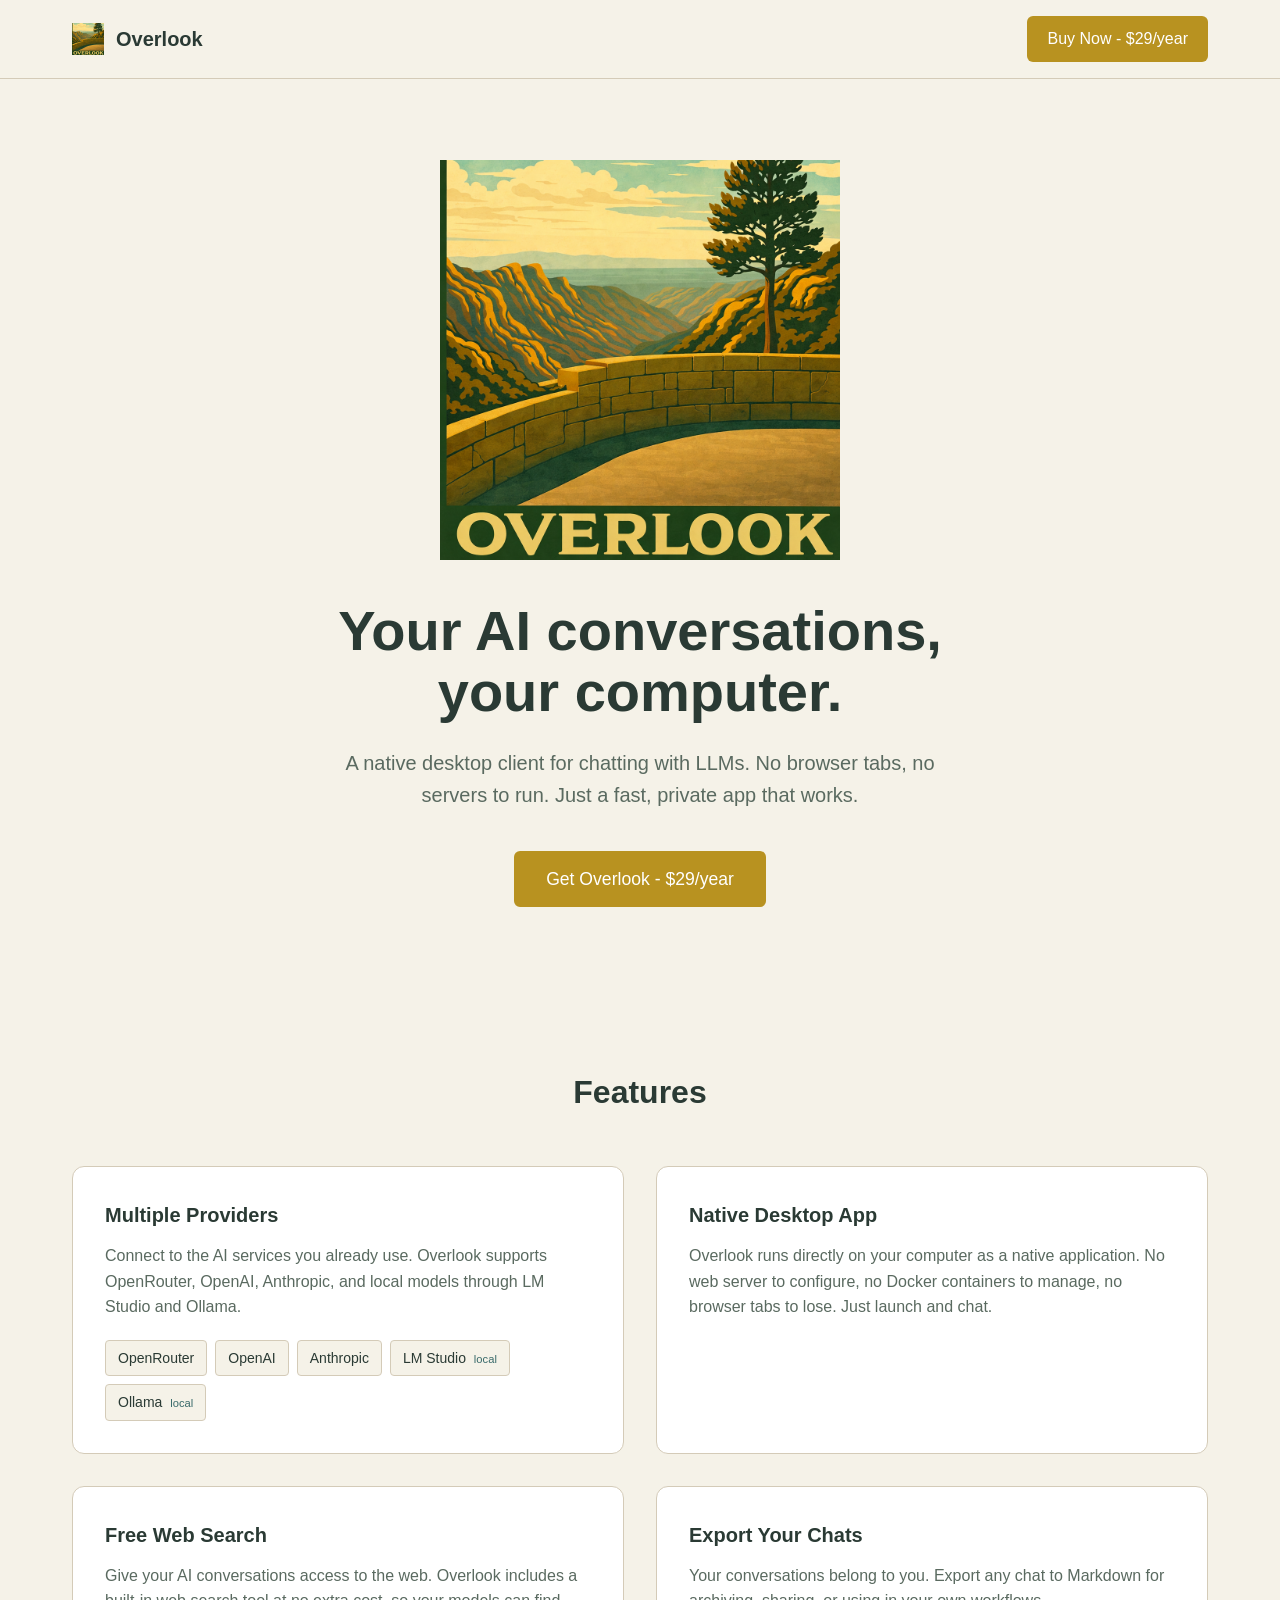
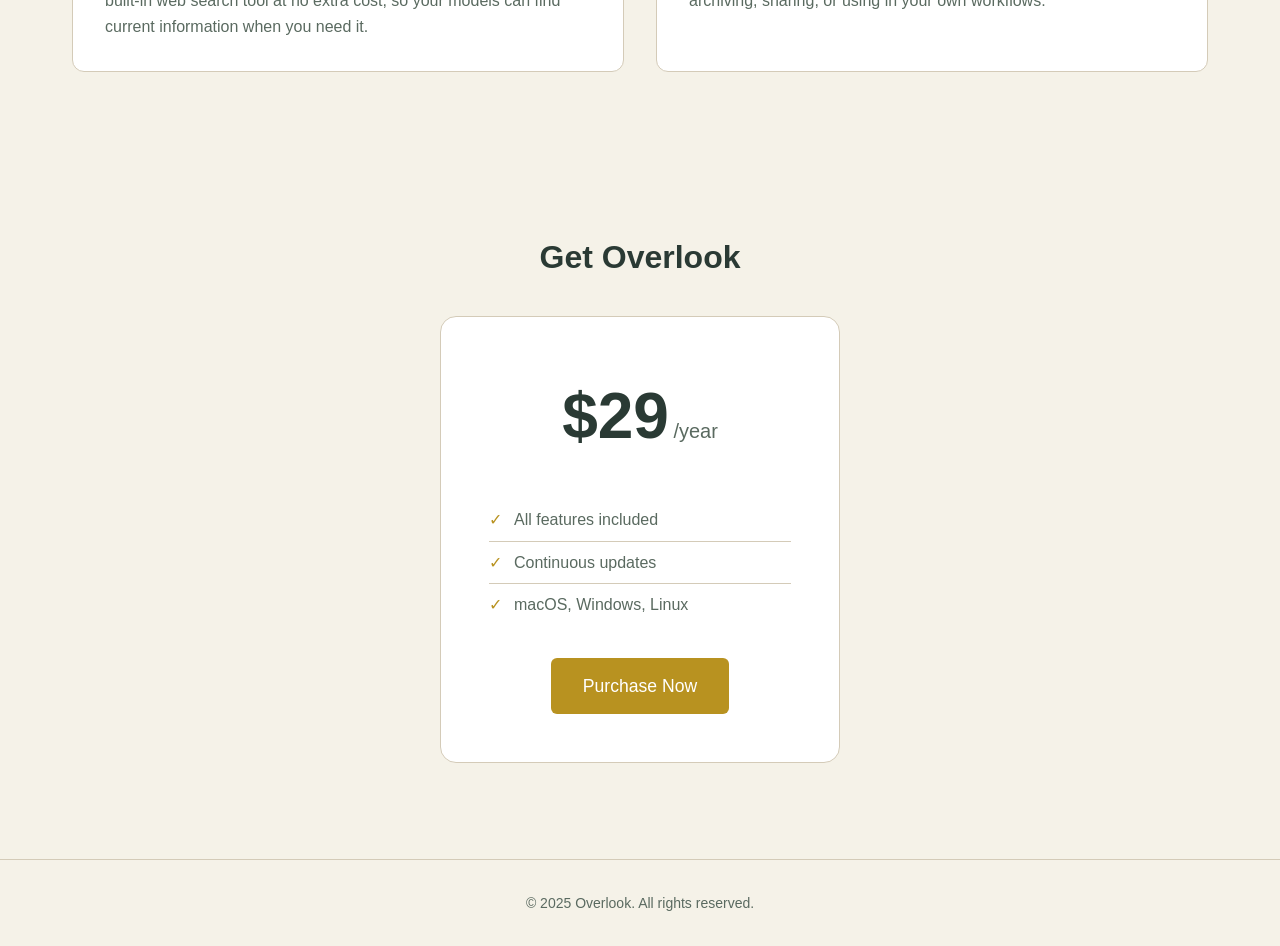
==== site/index.html @ 73283f67 "added website" ====
<!DOCTYPE html>
<html lang="en">
<head>
    <meta charset="UTF-8">
    <meta name="viewport" content="width=device-width, initial-scale=1.0">
    <title>Overlook - Native Desktop AI Chat Client</title>
    <link rel="stylesheet" href="style.css">
</head>
<body>
    <header>
        <nav>
            <div class="logo">
                <img src="../assets/overlook.png" alt="Overlook" class="logo-img">
                <span>Overlook</span>
            </div>
            <a href="#purchase" class="btn btn-primary">Buy Now - $29/year</a>
        </nav>
    </header>

    <main>
        <section class="hero">
            <img src="../assets/overlook.png" alt="Overlook" class="hero-image">
            <h1>Your AI conversations,<br>your computer.</h1>
            <p class="subtitle">A native desktop client for chatting with LLMs. No browser tabs, no servers to run. Just a fast, private app that works.</p>
            <a href="#purchase" class="btn btn-primary btn-large">Get Overlook - $29/year</a>
        </section>

        <section class="features">
            <h2>Features</h2>

            <div class="feature-grid">
                <div class="feature">
                    <h3>Multiple Providers</h3>
                    <p>Connect to the AI services you already use. Overlook supports OpenRouter, OpenAI, Anthropic, and local models through LM Studio and Ollama.</p>
                    <ul class="provider-list">
                        <li>OpenRouter</li>
                        <li>OpenAI</li>
                        <li>Anthropic</li>
                        <li>LM Studio <span class="tag">local</span></li>
                        <li>Ollama <span class="tag">local</span></li>
                    </ul>
                </div>

                <div class="feature">
                    <h3>Native Desktop App</h3>
                    <p>Overlook runs directly on your computer as a native application. No web server to configure, no Docker containers to manage, no browser tabs to lose. Just launch and chat.</p>
                </div>

                <div class="feature">
                    <h3>Free Web Search</h3>
                    <p>Give your AI conversations access to the web. Overlook includes a built-in web search tool at no extra cost, so your models can find current information when you need it.</p>
                </div>

                <div class="feature">
                    <h3>Export Your Chats</h3>
                    <p>Your conversations belong to you. Export any chat to Markdown for archiving, sharing, or using in your own workflows.</p>
                </div>
            </div>
        </section>

        <section id="purchase" class="purchase">
            <h2>Get Overlook</h2>
            <div class="price-card">
                <div class="price">
                    <span class="amount">$29</span>
                    <span class="period">/year</span>
                </div>
                <ul class="includes">
                    <li>All features included</li>
                    <li>Continuous updates</li>
                    <li>macOS, Windows, Linux</li>
                </ul>
                <a href="#" class="btn btn-primary btn-large">Purchase Now</a>
            </div>
        </section>
    </main>

    <footer>
        <p>&copy; 2025 Overlook. All rights reserved.</p>
    </footer>
</body>
</html>
---- site/style.css ----
* {
    margin: 0;
    padding: 0;
    box-sizing: border-box;
}

/* Dark theme (default) */
:root {
    --bg: #1a2421;
    --bg-card: #232f2b;
    --text: #e8e4d9;
    --text-muted: #a8a089;
    --accent: #c9a227;
    --accent-hover: #d4b33a;
    --border: #3a4a44;
    --teal: #3a6b6b;
}

/* Light theme */
@media (prefers-color-scheme: light) {
    :root {
        --bg: #f5f2e8;
        --bg-card: #ffffff;
        --text: #2a3a34;
        --text-muted: #5a6a60;
        --accent: #b89220;
        --accent-hover: #9a7a18;
        --border: #d4cbb8;
        --teal: #3a6b6b;
    }
}

body {
    font-family: -apple-system, BlinkMacSystemFont, "Segoe UI", Roboto, Helvetica, Arial, sans-serif;
    background: var(--bg);
    color: var(--text);
    line-height: 1.6;
}

/* Header */
header {
    position: fixed;
    top: 0;
    left: 0;
    right: 0;
    background: color-mix(in srgb, var(--bg) 90%, transparent);
    backdrop-filter: blur(10px);
    border-bottom: 1px solid var(--border);
    z-index: 100;
}

@supports not (background: color-mix(in srgb, red 50%, blue)) {
    header {
        background: var(--bg);
    }
}

nav {
    max-width: 1200px;
    margin: 0 auto;
    padding: 1rem 2rem;
    display: flex;
    justify-content: space-between;
    align-items: center;
}

.logo {
    display: flex;
    align-items: center;
    gap: 0.75rem;
    font-size: 1.25rem;
    font-weight: 600;
}

.logo-img {
    height: 32px;
    width: auto;
}

/* Buttons */
.btn {
    display: inline-block;
    padding: 0.625rem 1.25rem;
    border-radius: 6px;
    font-weight: 500;
    text-decoration: none;
    transition: all 0.2s;
}

.btn-primary {
    background: var(--accent);
    color: white;
}

.btn-primary:hover {
    background: var(--accent-hover);
}

.btn-large {
    padding: 0.875rem 2rem;
    font-size: 1.1rem;
}

/* Main content */
main {
    max-width: 1200px;
    margin: 0 auto;
    padding: 0 2rem;
}

/* Hero */
.hero {
    padding: 10rem 0 6rem;
    text-align: center;
}

.hero-image {
    width: 400px;
    height: auto;
    margin-bottom: 2rem;
}

.hero h1 {
    font-size: 3.5rem;
    font-weight: 700;
    line-height: 1.1;
    margin-bottom: 1.5rem;
}

.subtitle {
    font-size: 1.25rem;
    color: var(--text-muted);
    max-width: 600px;
    margin: 0 auto 2.5rem;
}

/* Features */
.features {
    padding: 4rem 0;
}

.features h2 {
    font-size: 2rem;
    margin-bottom: 3rem;
    text-align: center;
}

.feature-grid {
    display: grid;
    grid-template-columns: repeat(2, 1fr);
    gap: 2rem;
}

.feature {
    background: var(--bg-card);
    border: 1px solid var(--border);
    border-radius: 12px;
    padding: 2rem;
}

.feature h3 {
    font-size: 1.25rem;
    margin-bottom: 0.75rem;
}

.feature p {
    color: var(--text-muted);
}

.provider-list {
    list-style: none;
    margin-top: 1.25rem;
    display: flex;
    flex-wrap: wrap;
    gap: 0.5rem;
}

.provider-list li {
    background: var(--bg);
    border: 1px solid var(--border);
    padding: 0.375rem 0.75rem;
    border-radius: 4px;
    font-size: 0.875rem;
}

.tag {
    font-size: 0.7rem;
    color: var(--teal);
    margin-left: 0.25rem;
}

/* Purchase */
.purchase {
    padding: 6rem 0;
    text-align: center;
}

.purchase h2 {
    font-size: 2rem;
    margin-bottom: 2rem;
}

.price-card {
    background: var(--bg-card);
    border: 1px solid var(--border);
    border-radius: 16px;
    padding: 3rem;
    max-width: 400px;
    margin: 0 auto;
}

.price {
    margin-bottom: 2rem;
}

.amount {
    font-size: 4rem;
    font-weight: 700;
}

.period {
    font-size: 1.25rem;
    color: var(--text-muted);
}

.includes {
    list-style: none;
    margin-bottom: 2rem;
    text-align: left;
}

.includes li {
    padding: 0.5rem 0;
    border-bottom: 1px solid var(--border);
    color: var(--text-muted);
}

.includes li:last-child {
    border-bottom: none;
}

.includes li::before {
    content: "✓";
    color: var(--accent);
    margin-right: 0.75rem;
}

/* Footer */
footer {
    border-top: 1px solid var(--border);
    padding: 2rem;
    text-align: center;
    color: var(--text-muted);
    font-size: 0.875rem;
}

/* Responsive */
@media (max-width: 768px) {
    .hero h1 {
        font-size: 2.5rem;
    }

    .feature-grid {
        grid-template-columns: 1fr;
    }

    nav {
        padding: 1rem;
    }
}
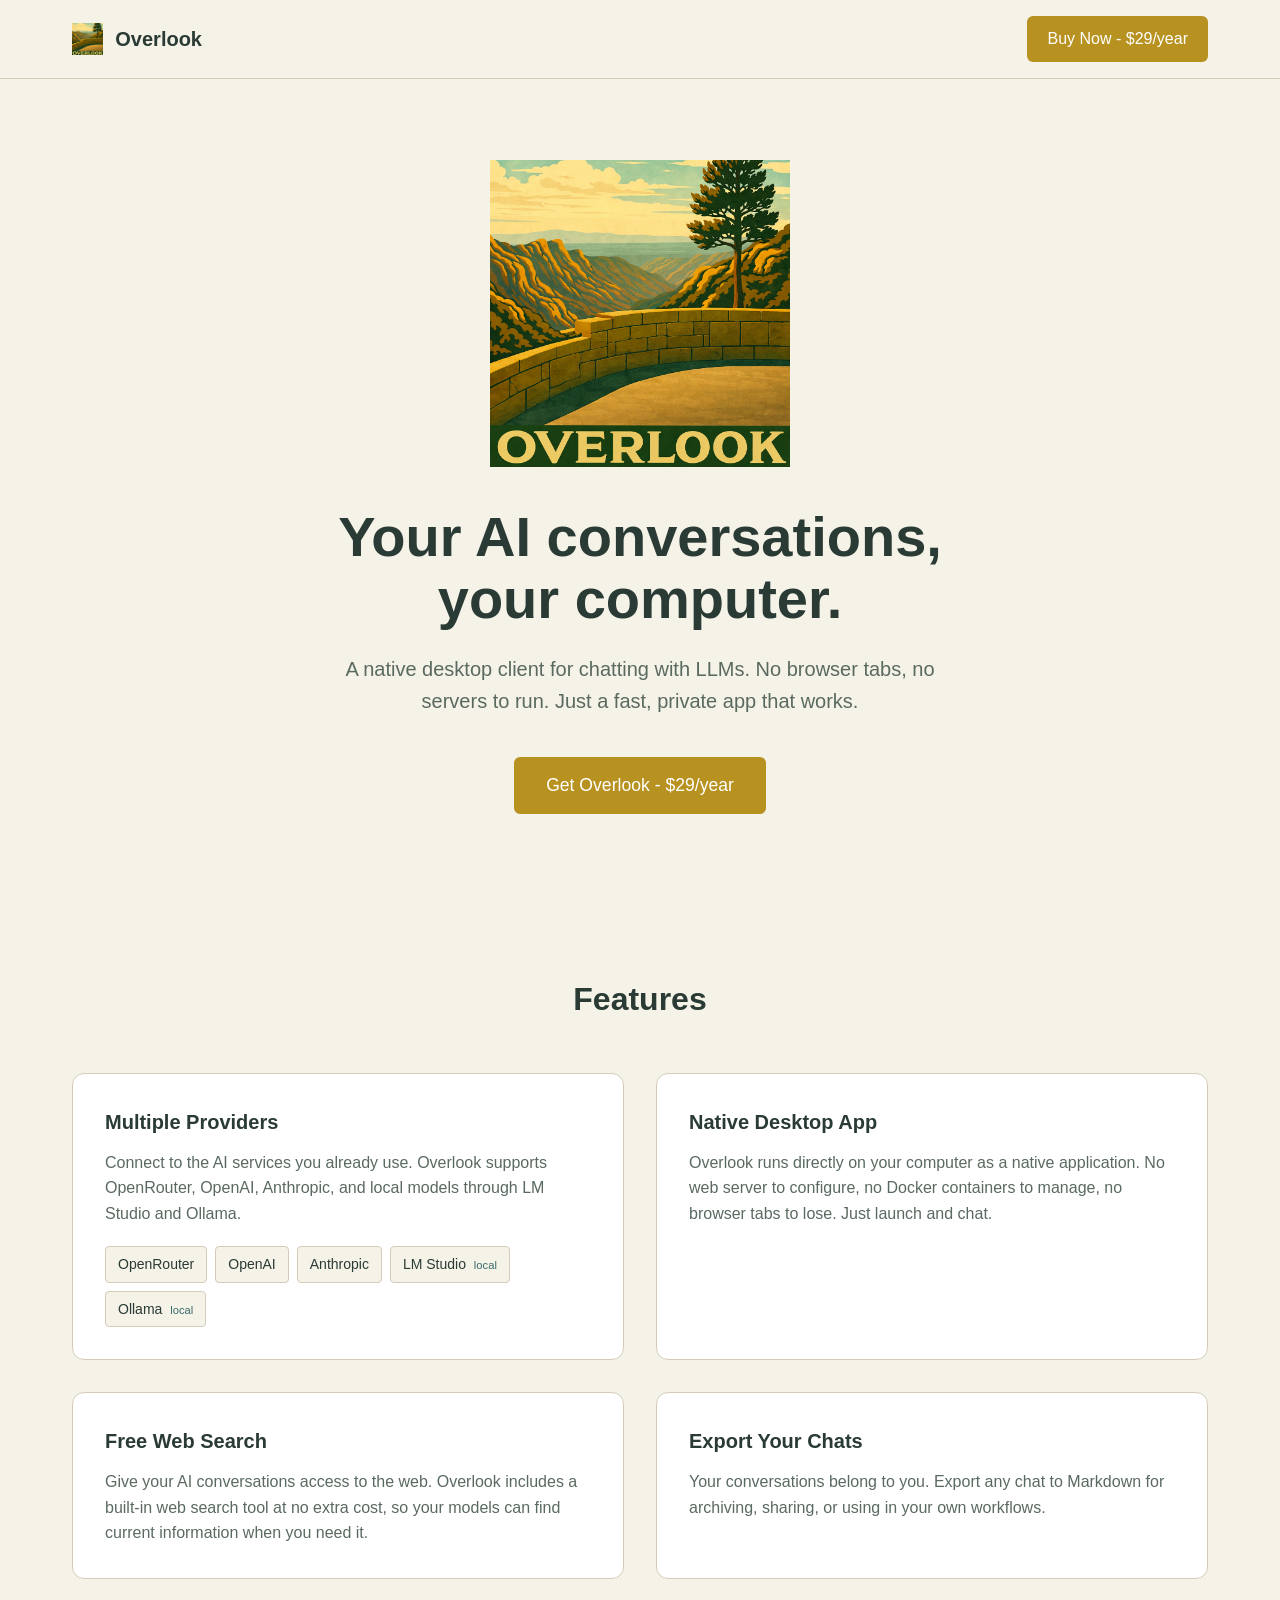
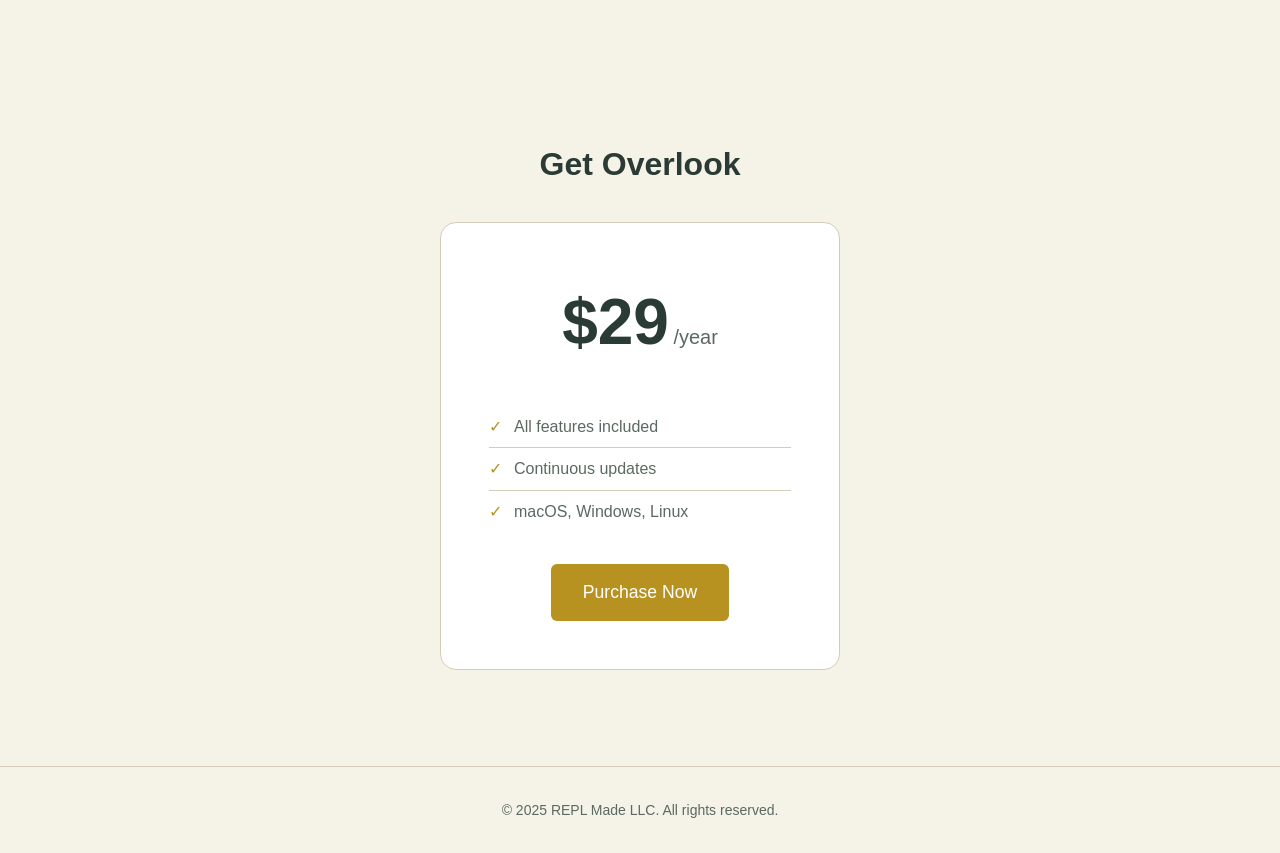
==== commit 15ccd581: "fixed copyright" ====
--- a/site/index.html
+++ b/site/index.html
@@ -76,7 +76,7 @@
     </main>
 
     <footer>
-        <p>&copy; 2025 Overlook. All rights reserved.</p>
+        <p>&copy; 2025 REPL Made LLC. All rights reserved.</p>
     </footer>
 </body>
 </html>
--- a/site/style.css
+++ b/site/style.css
@@ -31,7 +31,9 @@
 }
 
 body {
-    font-family: -apple-system, BlinkMacSystemFont, "Segoe UI", Roboto, Helvetica, Arial, sans-serif;
+    font-family:
+        -apple-system, BlinkMacSystemFont, "Segoe UI", Roboto, Helvetica, Arial,
+        sans-serif;
     background: var(--bg);
     color: var(--text);
     line-height: 1.6;
@@ -115,7 +117,7 @@
 }
 
 .hero-image {
-    width: 400px;
+    width: 300px;
     height: auto;
     margin-bottom: 2rem;
 }
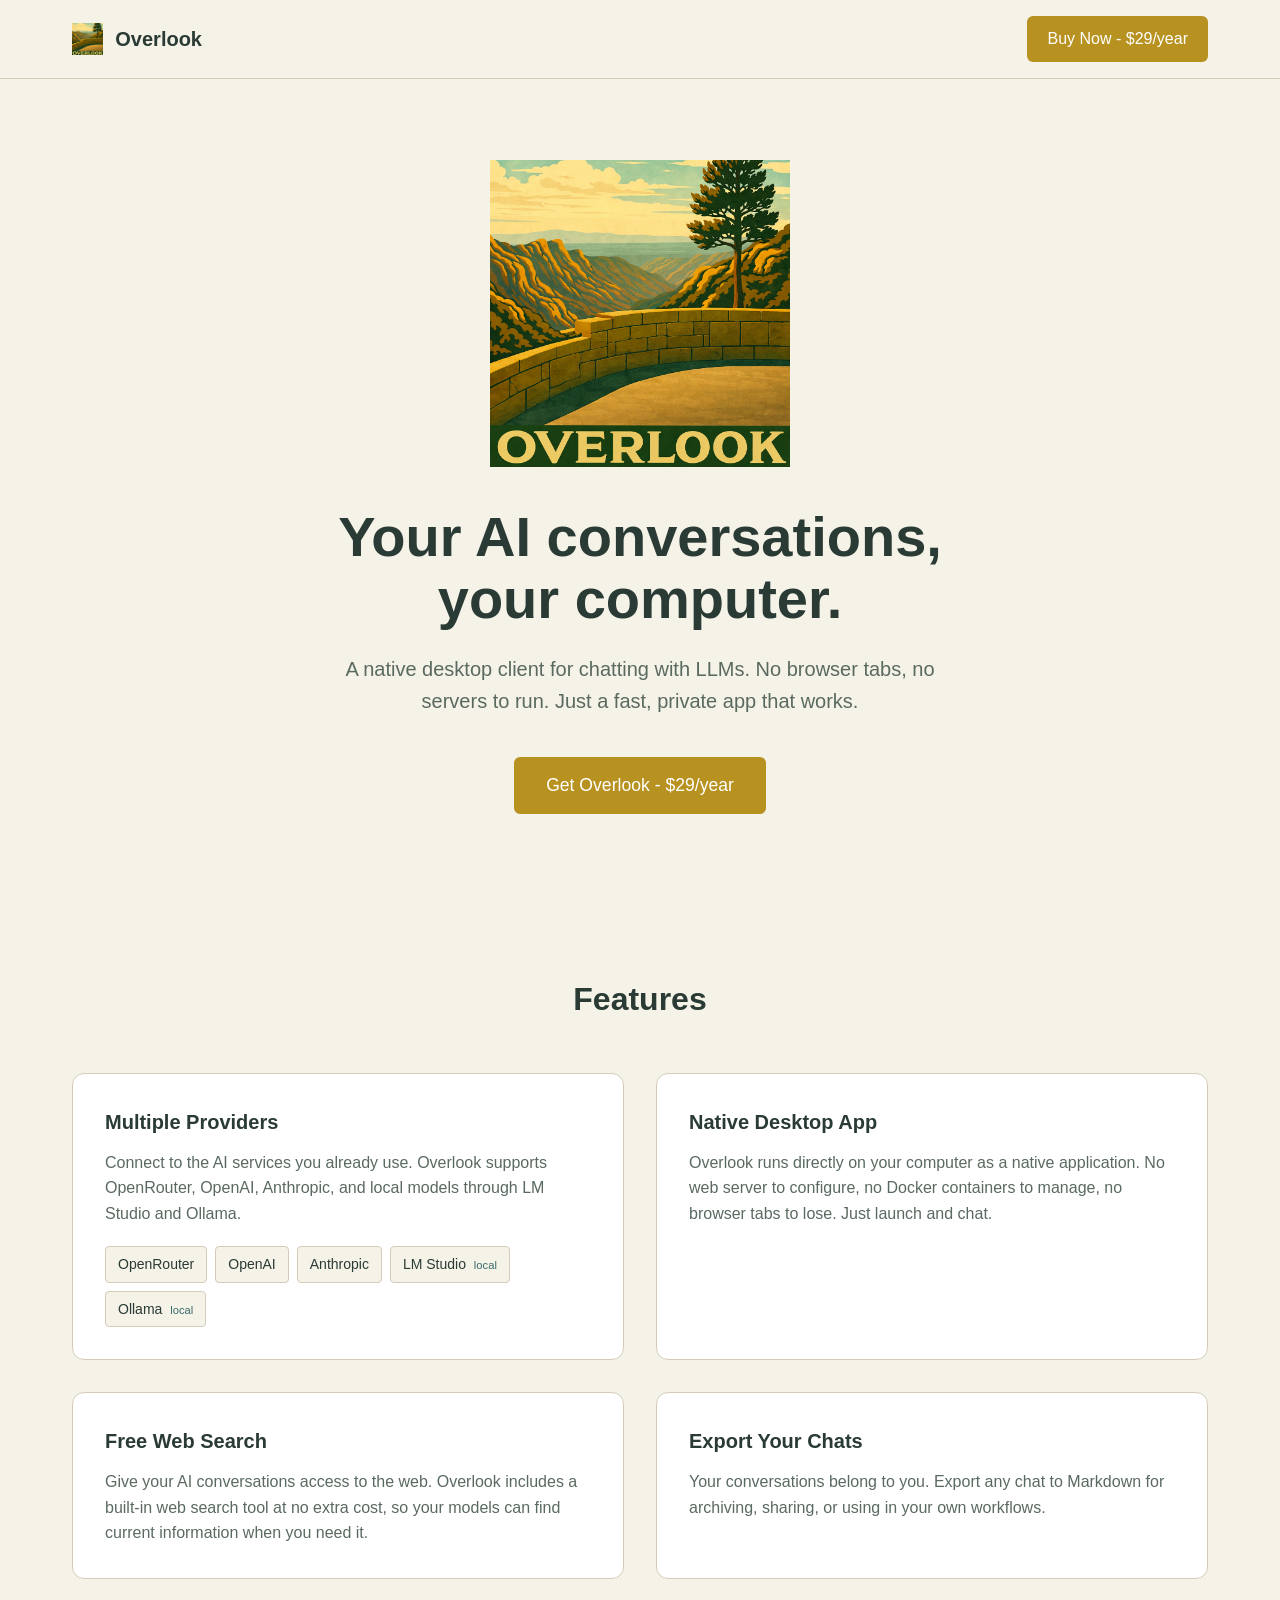
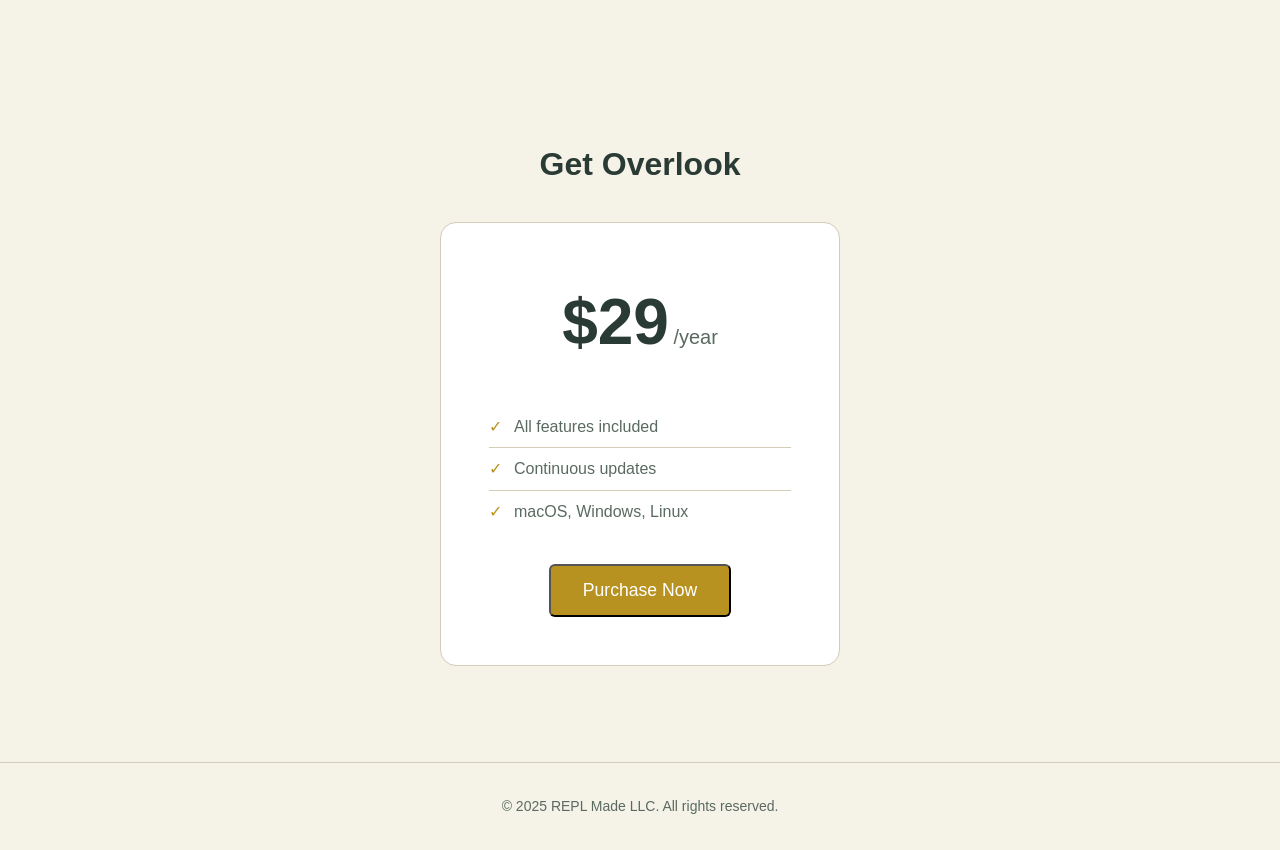
==== commit cbff21c4: "update site for purchase" ====
--- a/site/index.html
+++ b/site/index.html
@@ -5,6 +5,16 @@
     <meta name="viewport" content="width=device-width, initial-scale=1.0">
     <title>Overlook - Native Desktop AI Chat Client</title>
     <link rel="stylesheet" href="style.css">
+    <script src="https://cdn.paddle.com/paddle/v2/paddle.js"></script>
+    <script>
+        Paddle.Initialize({ token: 'YOUR_CLIENT_SIDE_TOKEN' }); // TODO: Replace with actual token
+
+        function openCheckout() {
+            Paddle.Checkout.open({
+                items: [{ priceId: 'pri_XXXXX' }] // TODO: Replace with actual price ID
+            });
+        }
+    </script>
 </head>
 <body>
     <header>
@@ -70,7 +80,7 @@
                     <li>Continuous updates</li>
                     <li>macOS, Windows, Linux</li>
                 </ul>
-                <a href="#" class="btn btn-primary btn-large">Purchase Now</a>
+                <button onclick="openCheckout()" class="btn btn-primary btn-large">Purchase Now</button>
             </div>
         </section>
     </main>
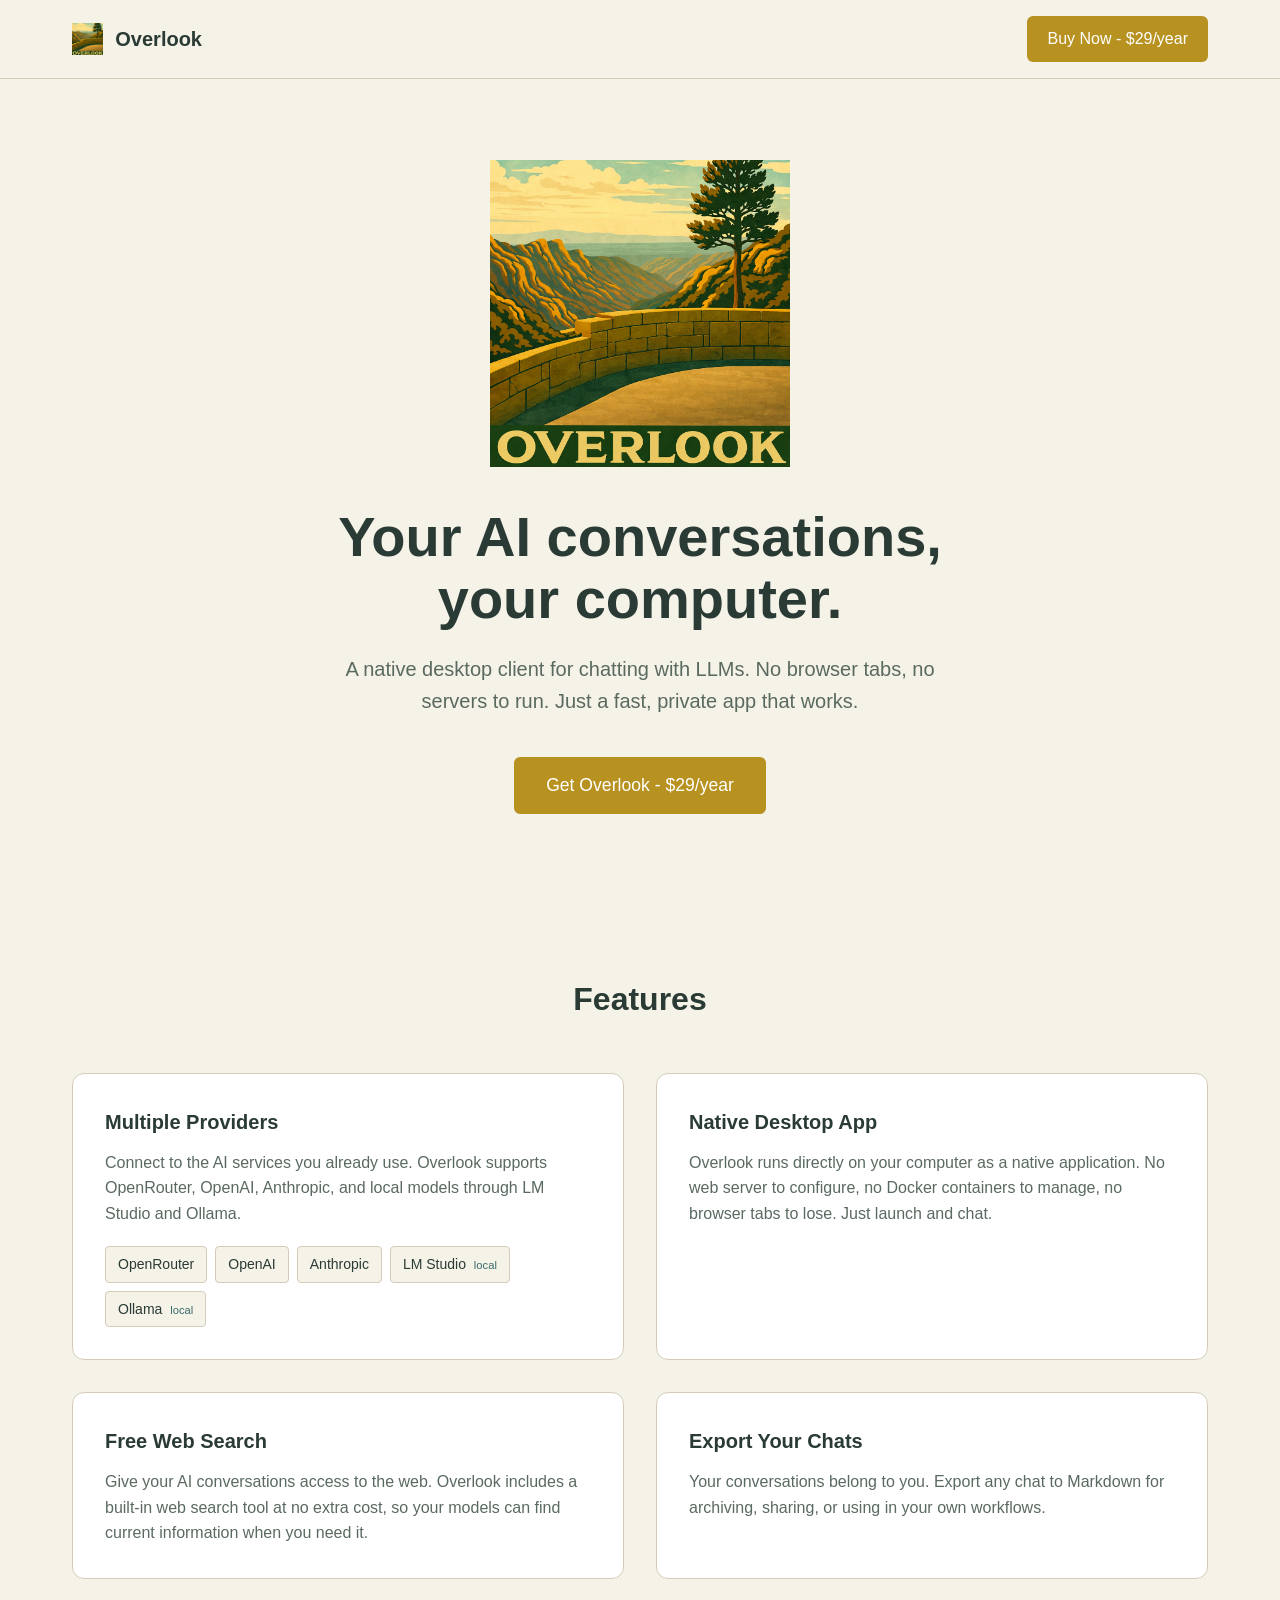
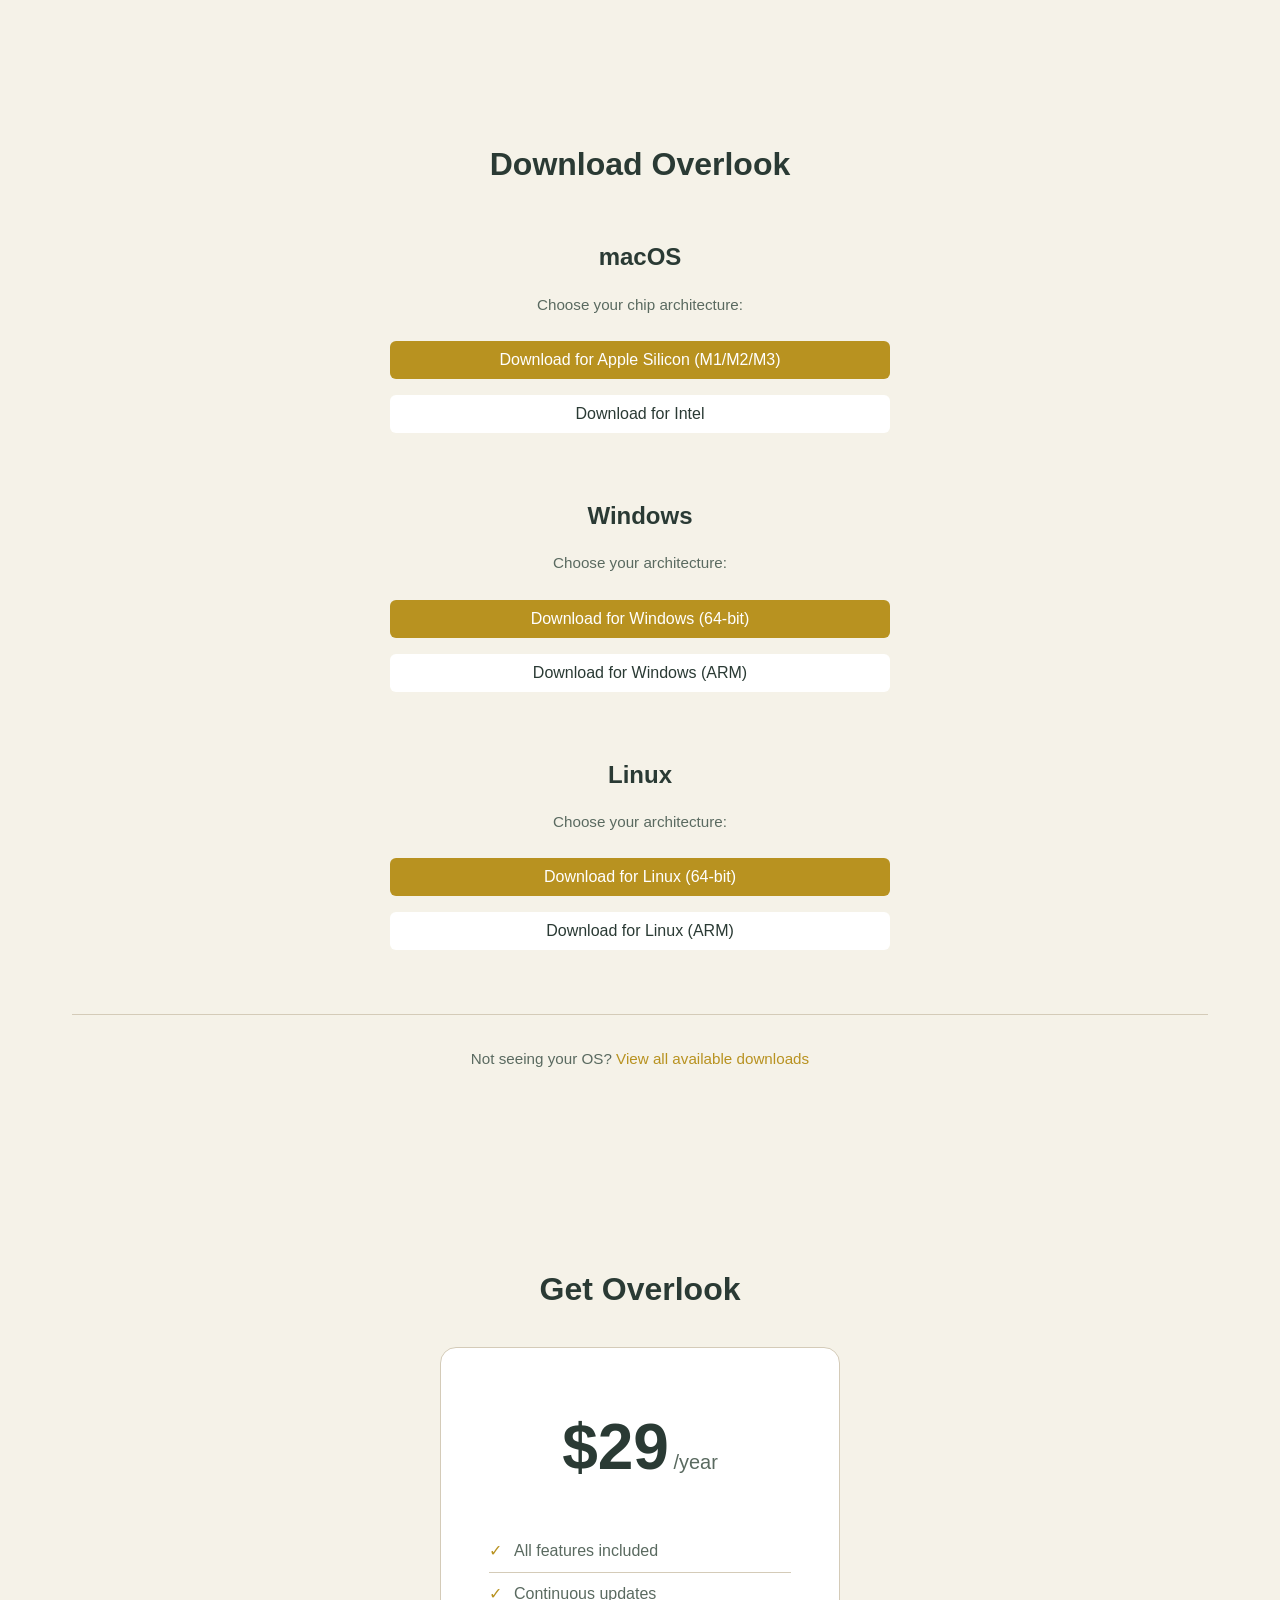
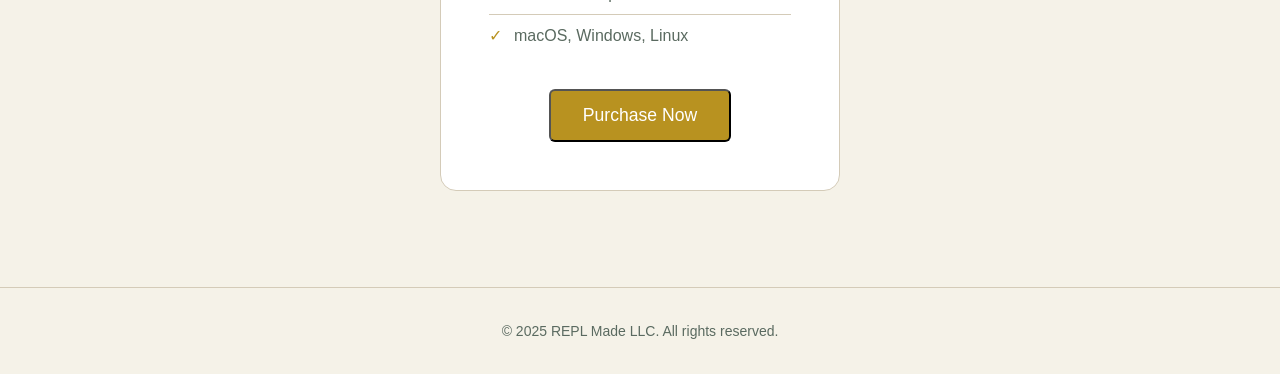
==== commit dccc9a91: "website downloads and Paddle integration" ====
--- a/site/index.html
+++ b/site/index.html
@@ -14,6 +14,107 @@
                 items: [{ priceId: 'pri_XXXXX' }] // TODO: Replace with actual price ID
             });
         }
+
+        // OS and Architecture Detection
+        function detectOS() {
+            const userAgent = navigator.userAgent.toLowerCase();
+            
+            if (userAgent.includes('mac') || userAgent.includes('iphone') || userAgent.includes('ipad')) {
+                return 'macos';
+            } else if (userAgent.includes('win')) {
+                return 'windows';
+            } else if (userAgent.includes('linux') || userAgent.includes('x11')) {
+                return 'linux';
+            }
+            return null;
+        }
+
+        function detectArchitecture() {
+            // Check for Apple Silicon (M1, M2, etc.)
+            if (navigator.userAgent.includes('Mac') && navigator.userAgent.includes('arm64')) {
+                return 'arm64';
+            }
+            // Check if running on Windows ARM
+            if (navigator.userAgent.includes('Win') && navigator.userAgent.includes('ARM')) {
+                return 'arm64';
+            }
+            // Default to x64
+            return 'x64';
+        }
+
+        function getBinaryDownloadUrl(os, arch) {
+            const releaseUrl = 'https://github.com/your-username/overlook/releases/download/latest';
+            const filenames = {
+                macos: {
+                    x64: 'overlook-macos-x86_64.dmg',
+                    arm64: 'overlook-macos-arm64.dmg'
+                },
+                windows: {
+                    x64: 'overlook-windows-x86_64.exe',
+                    arm64: 'overlook-windows-arm64.exe'
+                },
+                linux: {
+                    x64: 'overlook-linux-x86_64.tar.gz',
+                    arm64: 'overlook-linux-arm64.tar.gz'
+                }
+            };
+            
+            if (filenames[os] && filenames[os][arch]) {
+                return `${releaseUrl}/${filenames[os][arch]}`;
+            }
+            return null;
+        }
+
+        function getOSLabel(os) {
+            const labels = {
+                macos: 'macOS',
+                windows: 'Windows',
+                linux: 'Linux'
+            };
+            return labels[os] || os;
+        }
+
+        function initializeDownloads() {
+            const detectedOS = detectOS();
+            const detectedArch = detectArchitecture();
+            
+            // Hide all OS sections initially
+            document.querySelectorAll('.download-section').forEach(section => {
+                section.style.display = 'none';
+            });
+            
+            // Show detected OS section
+            if (detectedOS) {
+                const section = document.getElementById(`download-${detectedOS}`);
+                if (section) {
+                    section.style.display = 'block';
+                }
+                
+                // Highlight the recommended download
+                const recommendedBtn = document.querySelector(`[data-os="${detectedOS}"][data-arch="${detectedArch}"]`);
+                if (recommendedBtn) {
+                    recommendedBtn.classList.add('recommended');
+                    recommendedBtn.textContent = '⬇ Recommended - Download for ' + getOSLabel(detectedOS) + ' (' + detectedArch + ')';
+                }
+            }
+            
+            // Attach click handlers to all download buttons
+            document.querySelectorAll('.download-btn').forEach(btn => {
+                btn.addEventListener('click', function(e) {
+                    const os = this.dataset.os;
+                    const arch = this.dataset.arch;
+                    const url = getBinaryDownloadUrl(os, arch);
+                    if (url) {
+                        window.location.href = url;
+                    } else {
+                        alert('Download not yet available for ' + getOSLabel(os) + ' (' + arch + ')');
+                    }
+                });
+            });
+        }
+
+        // Initialize on page load
+        document.addEventListener('DOMContentLoaded', initializeDownloads);
     </script>
 </head>
 <body>
@@ -68,6 +169,45 @@
             </div>
         </section>
 
+        <section id="download" class="download">
+            <h2>Download Overlook</h2>
+            
+            <!-- macOS Downloads -->
+            <div id="download-macos" class="download-section">
+                <h3>macOS</h3>
+                <p class="download-subtitle">Choose your chip architecture:</p>
+                <div class="download-buttons">
+                    <button class="btn btn-primary download-btn" data-os="macos" data-arch="arm64">Download for Apple Silicon (M1/M2/M3)</button>
+                    <button class="btn btn-secondary download-btn" data-os="macos" data-arch="x64">Download for Intel</button>
+                </div>
+            </div>
+
+            <!-- Windows Downloads -->
+            <div id="download-windows" class="download-section">
+                <h3>Windows</h3>
+                <p class="download-subtitle">Choose your architecture:</p>
+                <div class="download-buttons">
+                    <button class="btn btn-primary download-btn" data-os="windows" data-arch="x64">Download for Windows (64-bit)</button>
+                    <button class="btn btn-secondary download-btn" data-os="windows" data-arch="arm64">Download for Windows (ARM)</button>
+                </div>
+            </div>
+
+            <!-- Linux Downloads -->
+            <div id="download-linux" class="download-section">
+                <h3>Linux</h3>
+                <p class="download-subtitle">Choose your architecture:</p>
+                <div class="download-buttons">
+                    <button class="btn btn-primary download-btn" data-os="linux" data-arch="x64">Download for Linux (64-bit)</button>
+                    <button class="btn btn-secondary download-btn" data-os="linux" data-arch="arm64">Download for Linux (ARM)</button>
+                </div>
+            </div>
+
+            <!-- All Downloads -->
+            <div class="all-downloads">
+                <p class="downloads-help">Not seeing your OS? <a href="downloads.html">View all available downloads</a></p>
+            </div>
+        </section>
+
         <section id="purchase" class="purchase">
             <h2>Get Overlook</h2>
             <div class="price-card">
--- a/site/style.css
+++ b/site/style.css
@@ -191,6 +191,84 @@
     margin-left: 0.25rem;
 }
 
+/* Download */
+.download {
+    padding: 6rem 0;
+    text-align: center;
+}
+
+.download h2 {
+    font-size: 2rem;
+    margin-bottom: 3rem;
+}
+
+.download-section {
+    margin-bottom: 4rem;
+}
+
+.download-section h3 {
+    font-size: 1.5rem;
+    margin-bottom: 1rem;
+}
+
+.download-subtitle {
+    color: var(--text-muted);
+    margin-bottom: 1.5rem;
+    font-size: 0.95rem;
+}
+
+.download-buttons {
+    display: flex;
+    flex-direction: column;
+    gap: 1rem;
+    max-width: 500px;
+    margin: 0 auto;
+}
+
+.btn-secondary {
+    background: var(--bg-card);
+    color: var(--text);
+    border: 1px solid var(--border);
+}
+
+.btn-secondary:hover {
+    background: var(--border);
+    border-color: var(--accent);
+}
+
+.download-btn {
+    width: 100%;
+    text-align: center;
+    cursor: pointer;
+    border: none;
+    font-size: 1rem;
+}
+
+.download-btn.recommended {
+    box-shadow: 0 0 0 2px var(--accent);
+}
+
+.all-downloads {
+    margin-top: 3rem;
+    padding-top: 2rem;
+    border-top: 1px solid var(--border);
+}
+
+.downloads-help {
+    color: var(--text-muted);
+    font-size: 0.95rem;
+}
+
+.downloads-help a {
+    color: var(--accent);
+    text-decoration: none;
+    font-weight: 500;
+}
+
+.downloads-help a:hover {
+    text-decoration: underline;
+}
+
 /* Purchase */
 .purchase {
     padding: 6rem 0;
@@ -256,6 +334,153 @@
     font-size: 0.875rem;
 }
 
+/* Downloads Page */
+.downloads-page {
+    padding: 8rem 0 4rem;
+}
+
+.downloads-page h1 {
+    font-size: 2.5rem;
+    margin-bottom: 0.5rem;
+    text-align: center;
+}
+
+.page-subtitle {
+    font-size: 1.1rem;
+    color: var(--text-muted);
+    text-align: center;
+    margin-bottom: 4rem;
+}
+
+.download-platform {
+    margin-bottom: 4rem;
+}
+
+.platform-header {
+    text-align: center;
+    margin-bottom: 2rem;
+}
+
+.platform-header h2 {
+    font-size: 1.75rem;
+    margin-bottom: 0.25rem;
+}
+
+.platform-desc {
+    color: var(--text-muted);
+    font-size: 0.95rem;
+}
+
+.platform-downloads {
+    display: grid;
+    grid-template-columns: repeat(2, 1fr);
+    gap: 1.5rem;
+    max-width: 700px;
+    margin: 0 auto;
+}
+
+.download-card {
+    background: var(--bg-card);
+    border: 1px solid var(--border);
+    border-radius: 12px;
+    padding: 2rem;
+    display: flex;
+    flex-direction: column;
+    justify-content: space-between;
+}
+
+.download-card h3 {
+    font-size: 1.25rem;
+    margin-bottom: 0.5rem;
+}
+
+.download-details {
+    color: var(--text-muted);
+    font-size: 0.9rem;
+    margin-bottom: 1.5rem;
+    flex-grow: 1;
+}
+
+.download-card .btn {
+    align-self: flex-start;
+    width: 100%;
+    text-align: center;
+}
+
+/* Installation Instructions */
+.install-instructions {
+    margin-top: 6rem;
+    padding-top: 4rem;
+    border-top: 1px solid var(--border);
+    max-width: 800px;
+    margin-left: auto;
+    margin-right: auto;
+}
+
+.install-instructions h2 {
+    font-size: 2rem;
+    margin-bottom: 2rem;
+    text-align: center;
+}
+
+.instruction-group {
+    margin-bottom: 2.5rem;
+    background: var(--bg-card);
+    border: 1px solid var(--border);
+    border-radius: 12px;
+    padding: 2rem;
+}
+
+.instruction-group h3 {
+    font-size: 1.25rem;
+    margin-bottom: 1rem;
+}
+
+.instruction-group ol {
+    padding-left: 1.5rem;
+    color: var(--text-muted);
+}
+
+.instruction-group li {
+    margin-bottom: 0.75rem;
+}
+
+.instruction-group code {
+    background: var(--bg);
+    padding: 0.25rem 0.5rem;
+    border-radius: 4px;
+    font-family: 'Monaco', 'Menlo', 'Ubuntu Mono', monospace;
+    font-size: 0.9rem;
+    color: var(--accent);
+}
+
+/* Support Section */
+.support-section {
+    text-align: center;
+    margin-top: 4rem;
+    padding: 3rem 0;
+}
+
+.support-section h2 {
+    font-size: 1.75rem;
+    margin-bottom: 1rem;
+}
+
+.support-section p {
+    color: var(--text-muted);
+    max-width: 500px;
+    margin: 0 auto;
+}
+
+.support-section a {
+    color: var(--accent);
+    text-decoration: none;
+}
+
+.support-section a:hover {
+    text-decoration: underline;
+}
+
 /* Responsive */
 @media (max-width: 768px) {
     .hero h1 {
@@ -269,4 +494,24 @@
     nav {
         padding: 1rem;
     }
-}
+
+    .download-buttons {
+        max-width: 100%;
+    }
+
+    .download-section h3 {
+        font-size: 1.25rem;
+    }
+
+    .platform-downloads {
+        grid-template-columns: 1fr;
+    }
+
+    .downloads-page h1 {
+        font-size: 2rem;
+    }
+
+    .install-instructions {
+        max-width: 100%;
+    }
+}
